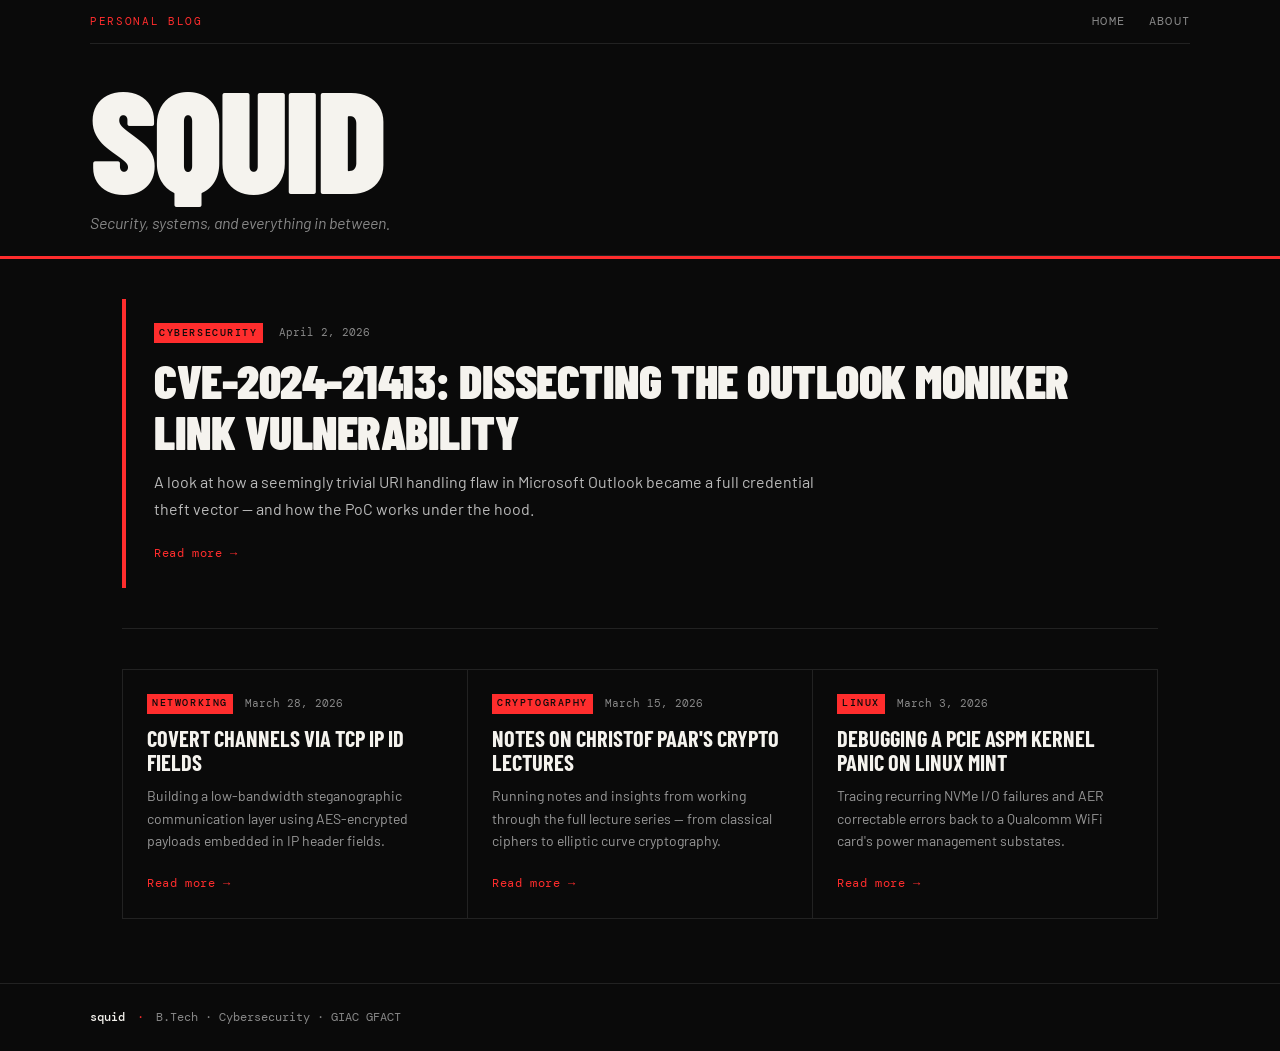
==== index.html @ 7505d9ed "initial blog" ====
<!DOCTYPE html>
<html lang="en">
<head>
  <meta charset="UTF-8" />
  <meta name="viewport" content="width=device-width, initial-scale=1.0" />
  <title>squid.github.io</title>
  <link rel="stylesheet" href="style.css" />
  <link rel="preconnect" href="https://fonts.googleapis.com" />
  <link rel="preconnect" href="https://fonts.gstatic.com" crossorigin />
  <link href="https://fonts.googleapis.com/css2?family=Barlow+Condensed:wght@700;900&family=Barlow:ital,wght@0,400;0,600;1,400&family=DM+Mono:wght@400;500&display=swap" rel="stylesheet" />
</head>
<body>

  <header class="site-header">
    <div class="header-inner">
      <div class="header-top">
        <span class="header-tag">PERSONAL BLOG</span>
        <nav class="header-nav">
          <a href="index.html">Home</a>
          <a href="#about">About</a>
        </nav>
      </div>
      <div class="header-title-block">
        <h1 class="site-title">SQUID</h1>
        <p class="site-desc">Security, systems, and everything in between.</p>
      </div>
      <div class="header-rule"></div>
    </div>
  </header>

  <main class="main-content">

    <section class="hero-post">
      <a href="posts/post-1.html" class="hero-link">
        <div class="hero-inner">
          <div class="hero-meta">
            <span class="category-tag">CYBERSECURITY</span>
            <span class="post-date">April 2, 2026</span>
          </div>
          <h2 class="hero-title">CVE-2024-21413: Dissecting the Outlook Moniker Link Vulnerability</h2>
          <p class="hero-excerpt">A look at how a seemingly trivial URI handling flaw in Microsoft Outlook became a full credential theft vector — and how the PoC works under the hood.</p>
          <span class="read-more">Read more →</span>
        </div>
      </a>
    </section>

    <div class="divider-line"></div>

    <section class="post-grid">

      <article class="post-card">
        <a href="posts/post-2.html">
          <div class="card-meta">
            <span class="category-tag">NETWORKING</span>
            <span class="post-date">March 28, 2026</span>
          </div>
          <h3 class="card-title">Covert Channels via TCP IP ID Fields</h3>
          <p class="card-excerpt">Building a low-bandwidth steganographic communication layer using AES-encrypted payloads embedded in IP header fields.</p>
          <span class="read-more">Read more →</span>
        </a>
      </article>

      <article class="post-card">
        <a href="posts/post-3.html">
          <div class="card-meta">
            <span class="category-tag">CRYPTOGRAPHY</span>
            <span class="post-date">March 15, 2026</span>
          </div>
          <h3 class="card-title">Notes on Christof Paar's Crypto Lectures</h3>
          <p class="card-excerpt">Running notes and insights from working through the full lecture series — from classical ciphers to elliptic curve cryptography.</p>
          <span class="read-more">Read more →</span>
        </a>
      </article>

      <article class="post-card">
        <a href="posts/post-4.html">
          <div class="card-meta">
            <span class="category-tag">LINUX</span>
            <span class="post-date">March 3, 2026</span>
          </div>
          <h3 class="card-title">Debugging a PCIe ASPM Kernel Panic on Linux Mint</h3>
          <p class="card-excerpt">Tracing recurring NVMe I/O failures and AER correctable errors back to a Qualcomm WiFi card's power management substates.</p>
          <span class="read-more">Read more →</span>
        </a>
      </article>

    </section>

  </main>

  <footer class="site-footer">
    <div class="footer-inner">
      <span class="footer-name">squid</span>
      <span class="footer-sep">·</span>
      <span class="footer-note">B.Tech · Cybersecurity · GIAC GFACT</span>
    </div>
  </footer>

</body>
</html>
---- style.css ----
/* ─── Reset & Base ─────────────────────────────────────────── */
*, *::before, *::after {
  box-sizing: border-box;
  margin: 0;
  padding: 0;
}

:root {
  --black: #0a0a0a;
  --white: #f5f3ee;
  --accent: #ff2d2d;
  --accent2: #ff6b00;
  --muted: #888;
  --border: #222;
  --card-bg: #111;
  --font-display: 'Barlow Condensed', sans-serif;
  --font-body: 'Barlow', sans-serif;
  --font-mono: 'DM Mono', monospace;
}

html {
  font-size: 16px;
  background: var(--black);
  color: var(--white);
}

body {
  font-family: var(--font-body);
  min-height: 100vh;
  line-height: 1.6;
}

a {
  color: inherit;
  text-decoration: none;
}

/* ─── Header ────────────────────────────────────────────────── */
.site-header {
  border-bottom: 3px solid var(--accent);
  padding: 0 2rem;
}

.header-inner {
  max-width: 1100px;
  margin: 0 auto;
}

.header-top {
  display: flex;
  justify-content: space-between;
  align-items: center;
  padding: 0.75rem 0;
  border-bottom: 1px solid var(--border);
}

.header-tag {
  font-family: var(--font-mono);
  font-size: 0.7rem;
  color: var(--accent);
  letter-spacing: 0.15em;
}

.header-nav {
  display: flex;
  gap: 1.5rem;
}

.header-nav a {
  font-family: var(--font-mono);
  font-size: 0.75rem;
  letter-spacing: 0.1em;
  color: var(--muted);
  text-transform: uppercase;
  transition: color 0.15s;
}

.header-nav a:hover {
  color: var(--white);
}

.header-title-block {
  padding: 1.75rem 0 1.25rem;
}

.site-title {
  font-family: var(--font-display);
  font-size: clamp(4rem, 12vw, 9rem);
  font-weight: 900;
  line-height: 0.9;
  letter-spacing: -0.02em;
  color: var(--white);
  text-transform: uppercase;
}

.site-desc {
  font-family: var(--font-body);
  font-size: 1rem;
  color: var(--muted);
  margin-top: 0.5rem;
  font-style: italic;
}

.header-rule {
  height: 1px;
  background: var(--border);
}

/* ─── Main ──────────────────────────────────────────────────── */
.main-content {
  max-width: 1100px;
  margin: 0 auto;
  padding: 2.5rem 2rem 4rem;
}

/* ─── Hero Post ─────────────────────────────────────────────── */
.hero-post {
  margin-bottom: 2.5rem;
}

.hero-link {
  display: block;
}

.hero-inner {
  border-left: 4px solid var(--accent);
  padding: 1.5rem 0 1.5rem 1.75rem;
  transition: border-color 0.2s;
}

.hero-link:hover .hero-inner {
  border-color: var(--accent2);
}

.hero-meta {
  display: flex;
  align-items: center;
  gap: 1rem;
  margin-bottom: 0.75rem;
}

.category-tag {
  font-family: var(--font-mono);
  font-size: 0.65rem;
  letter-spacing: 0.15em;
  color: var(--black);
  background: var(--accent);
  padding: 0.15em 0.5em;
  font-weight: 500;
}

.post-date {
  font-family: var(--font-mono);
  font-size: 0.7rem;
  color: var(--muted);
}

.hero-title {
  font-family: var(--font-display);
  font-size: clamp(1.75rem, 4vw, 3rem);
  font-weight: 900;
  line-height: 1.05;
  letter-spacing: -0.01em;
  text-transform: uppercase;
  margin-bottom: 0.85rem;
  transition: color 0.15s;
}

.hero-link:hover .hero-title {
  color: var(--accent);
}

.hero-excerpt {
  font-size: 1rem;
  color: #bbb;
  max-width: 680px;
  margin-bottom: 1rem;
  line-height: 1.65;
}

.read-more {
  font-family: var(--font-mono);
  font-size: 0.75rem;
  color: var(--accent);
  letter-spacing: 0.05em;
}

/* ─── Divider ───────────────────────────────────────────────── */
.divider-line {
  height: 1px;
  background: var(--border);
  margin-bottom: 2.5rem;
}

/* ─── Post Grid ─────────────────────────────────────────────── */
.post-grid {
  display: grid;
  grid-template-columns: repeat(auto-fill, minmax(300px, 1fr));
  gap: 1px;
  background: var(--border);
  border: 1px solid var(--border);
}

.post-card {
  background: var(--black);
  padding: 1.5rem;
  transition: background 0.15s;
}

.post-card:hover {
  background: var(--card-bg);
}

.post-card a {
  display: block;
  height: 100%;
}

.card-meta {
  display: flex;
  align-items: center;
  gap: 0.75rem;
  margin-bottom: 0.75rem;
}

.card-title {
  font-family: var(--font-display);
  font-size: 1.4rem;
  font-weight: 700;
  line-height: 1.1;
  text-transform: uppercase;
  margin-bottom: 0.65rem;
  transition: color 0.15s;
}

.post-card:hover .card-title {
  color: var(--accent);
}

.card-excerpt {
  font-size: 0.875rem;
  color: #999;
  line-height: 1.6;
  margin-bottom: 1rem;
}

/* ─── Footer ────────────────────────────────────────────────── */
.site-footer {
  border-top: 1px solid var(--border);
  padding: 1.5rem 2rem;
}

.footer-inner {
  max-width: 1100px;
  margin: 0 auto;
  display: flex;
  align-items: center;
  gap: 0.75rem;
  font-family: var(--font-mono);
  font-size: 0.75rem;
  color: var(--muted);
}

.footer-name {
  color: var(--white);
  font-weight: 500;
}

.footer-sep {
  color: var(--accent);
}

/* ─── Post Page ─────────────────────────────────────────────── */
.post-header {
  max-width: 1100px;
  margin: 0 auto;
  padding: 2.5rem 2rem 0;
  border-bottom: 1px solid var(--border);
  padding-bottom: 2rem;
  margin-bottom: 2.5rem;
}

.post-header .hero-meta {
  margin-bottom: 1rem;
}

.post-title {
  font-family: var(--font-display);
  font-size: clamp(2rem, 5vw, 3.75rem);
  font-weight: 900;
  line-height: 1.0;
  text-transform: uppercase;
  letter-spacing: -0.01em;
  max-width: 820px;
}

.post-body {
  max-width: 720px;
  margin: 0 auto;
  padding: 0 2rem 4rem;
  font-size: 1.05rem;
  line-height: 1.75;
  color: #ccc;
}

.post-body h2 {
  font-family: var(--font-display);
  font-size: 1.75rem;
  font-weight: 700;
  text-transform: uppercase;
  color: var(--white);
  margin: 2.5rem 0 0.75rem;
  border-left: 3px solid var(--accent);
  padding-left: 0.75rem;
}

.post-body p {
  margin-bottom: 1.25rem;
}

.post-body code {
  font-family: var(--font-mono);
  font-size: 0.85rem;
  background: #1a1a1a;
  color: var(--accent2);
  padding: 0.1em 0.4em;
  border-radius: 2px;
}

.post-body pre {
  background: #111;
  border: 1px solid var(--border);
  border-left: 3px solid var(--accent);
  padding: 1.25rem;
  overflow-x: auto;
  margin: 1.5rem 0;
  font-family: var(--font-mono);
  font-size: 0.85rem;
  line-height: 1.6;
  color: #ccc;
}

.post-body pre code {
  background: none;
  padding: 0;
  color: inherit;
}

.back-link {
  display: inline-block;
  font-family: var(--font-mono);
  font-size: 0.75rem;
  color: var(--accent);
  letter-spacing: 0.05em;
  margin: 1.5rem 2rem;
  transition: color 0.15s;
}

.back-link:hover {
  color: var(--white);
}
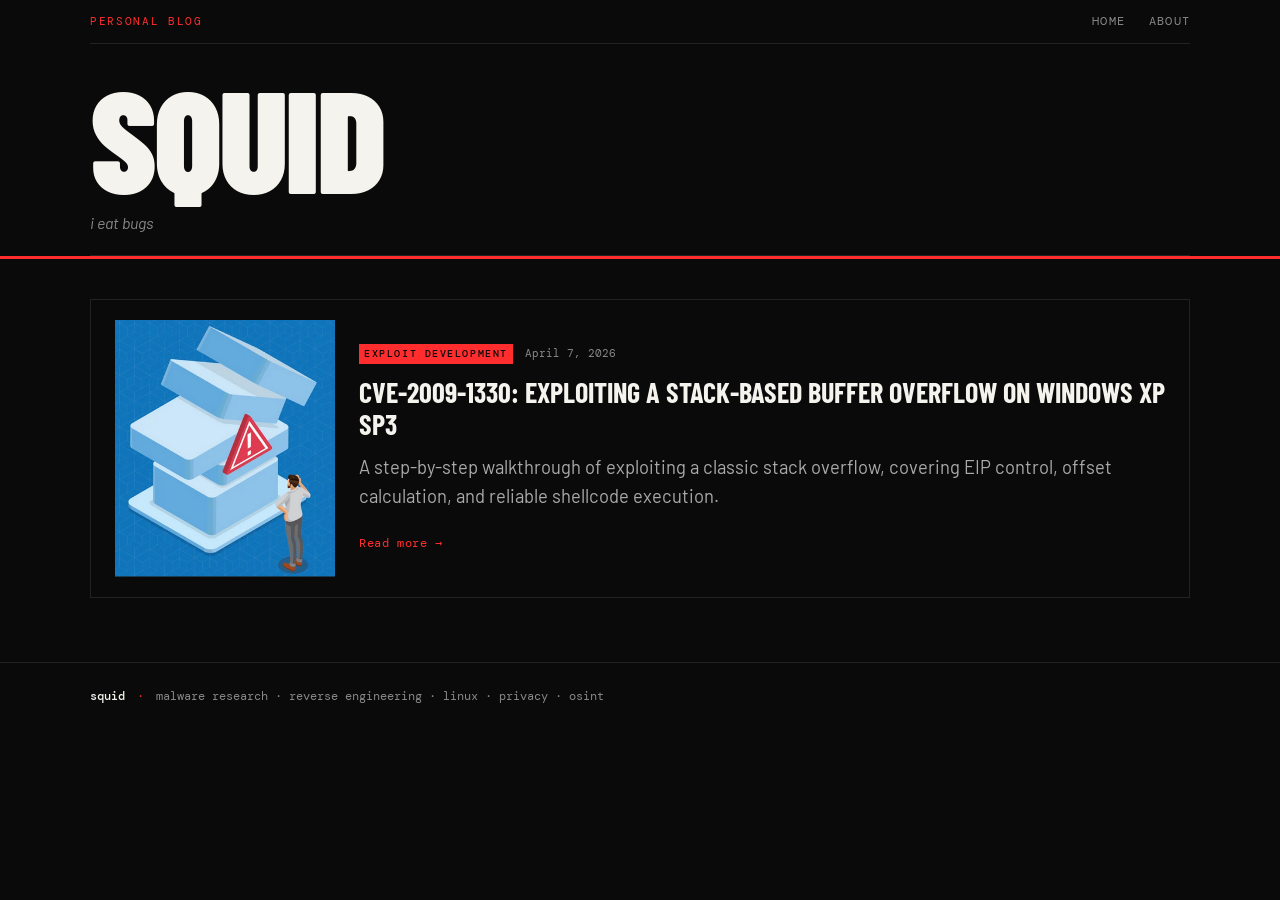
==== commit a4f39bfd: "UI Changes" ====
--- a/index.html
+++ b/index.html
@@ -10,7 +10,6 @@
   <link href="https://fonts.googleapis.com/css2?family=Barlow+Condensed:wght@700;900&family=Barlow:ital,wght@0,400;0,600;1,400&family=DM+Mono:wght@400;500&display=swap" rel="stylesheet" />
 </head>
 <body>
-
   <header class="site-header">
     <div class="header-inner">
       <div class="header-top">
@@ -22,79 +21,50 @@
       </div>
       <div class="header-title-block">
         <h1 class="site-title">SQUID</h1>
-        <p class="site-desc">Security, systems, and everything in between.</p>
+        <p class="site-desc">i eat bugs</p>
       </div>
       <div class="header-rule"></div>
     </div>
   </header>
 
   <main class="main-content">
+    <section class="post-grid">
+      <article class="post-card">
+  <a href="posts/cve-2009-1330.html" class="card-link">
 
-    <section class="hero-post">
-      <a href="posts/post-1.html" class="hero-link">
-        <div class="hero-inner">
-          <div class="hero-meta">
-            <span class="category-tag">CYBERSECURITY</span>
-            <span class="post-date">April 2, 2026</span>
-          </div>
-          <h2 class="hero-title">CVE-2024-21413: Dissecting the Outlook Moniker Link Vulnerability</h2>
-          <p class="hero-excerpt">A look at how a seemingly trivial URI handling flaw in Microsoft Outlook became a full credential theft vector — and how the PoC works under the hood.</p>
-          <span class="read-more">Read more →</span>
-        </div>
-      </a>
+    <div class="card-image">
+      <img src="assets/Screenshot from 2026-04-07 15-37-42.png" />
+    </div>
+
+    <div class="card-content">
+      <div class="card-meta">
+        <span class="category-tag">EXPLOIT DEVELOPMENT</span>
+        <span class="post-date">April 7, 2026</span>
+      </div>
+
+      <h2 class="card-title">
+        CVE-2009-1330: Exploiting a Stack-Based Buffer Overflow on Windows XP SP3
+      </h2>
+
+      <p class="card-excerpt">
+        A step-by-step walkthrough of exploiting a classic stack overflow,
+        covering EIP control, offset calculation, and reliable shellcode execution.
+      </p>
+
+      <span class="read-more">Read more →</span>
+    </div>
+
+  </a>
+</article>
     </section>
-
-    <div class="divider-line"></div>
-
-    <section class="post-grid">
-
-      <article class="post-card">
-        <a href="posts/post-2.html">
-          <div class="card-meta">
-            <span class="category-tag">NETWORKING</span>
-            <span class="post-date">March 28, 2026</span>
-          </div>
-          <h3 class="card-title">Covert Channels via TCP IP ID Fields</h3>
-          <p class="card-excerpt">Building a low-bandwidth steganographic communication layer using AES-encrypted payloads embedded in IP header fields.</p>
-          <span class="read-more">Read more →</span>
-        </a>
-      </article>
-
-      <article class="post-card">
-        <a href="posts/post-3.html">
-          <div class="card-meta">
-            <span class="category-tag">CRYPTOGRAPHY</span>
-            <span class="post-date">March 15, 2026</span>
-          </div>
-          <h3 class="card-title">Notes on Christof Paar's Crypto Lectures</h3>
-          <p class="card-excerpt">Running notes and insights from working through the full lecture series — from classical ciphers to elliptic curve cryptography.</p>
-          <span class="read-more">Read more →</span>
-        </a>
-      </article>
-
-      <article class="post-card">
-        <a href="posts/post-4.html">
-          <div class="card-meta">
-            <span class="category-tag">LINUX</span>
-            <span class="post-date">March 3, 2026</span>
-          </div>
-          <h3 class="card-title">Debugging a PCIe ASPM Kernel Panic on Linux Mint</h3>
-          <p class="card-excerpt">Tracing recurring NVMe I/O failures and AER correctable errors back to a Qualcomm WiFi card's power management substates.</p>
-          <span class="read-more">Read more →</span>
-        </a>
-      </article>
-
-    </section>
-
   </main>
 
   <footer class="site-footer">
     <div class="footer-inner">
       <span class="footer-name">squid</span>
       <span class="footer-sep">·</span>
-      <span class="footer-note">B.Tech · Cybersecurity · GIAC GFACT</span>
+      <span class="footer-note">malware research · reverse engineering · linux · privacy · osint</span>
     </div>
   </footer>
-
 </body>
-</html>
+</html>
--- a/style.css
+++ b/style.css
@@ -110,7 +110,7 @@
 .main-content {
   max-width: 1100px;
   margin: 0 auto;
-  padding: 2.5rem 2rem 4rem;
+  padding: 2.5rem 0 4rem;
 }
 
 /* ─── Hero Post ─────────────────────────────────────────────── */
@@ -194,16 +194,19 @@
 
 /* ─── Post Grid ─────────────────────────────────────────────── */
 .post-grid {
+  display: flex;
+  flex-direction: column;
+  gap: 1.5rem;
+  background: none;
+  border: none;
+}
+
+.post-card {
   display: grid;
-  grid-template-columns: repeat(auto-fill, minmax(300px, 1fr));
-  gap: 1px;
-  background: var(--border);
+  gap: 2rem;
+  padding: 1.25rem 1.5rem;
   border: 1px solid var(--border);
-}
-
-.post-card {
   background: var(--black);
-  padding: 1.5rem;
   transition: background 0.15s;
 }
 
@@ -212,8 +215,33 @@
 }
 
 .post-card a {
-  display: block;
   height: 100%;
+}
+
+@media (max-width: 768px) {
+  .post-card {
+    grid-template-columns: 1fr;
+  }
+
+.card-preview {
+    display: none;
+  }
+}
+.card-image {
+  width: 100%;
+  height: 100%;
+  overflow: hidden;
+}
+
+.card-image img {
+  width: 100%;
+  height: 100%;
+  object-fit: cover;
+}
+
+.card-content {
+  padding: 1.5rem 0;
+  width:100%;
 }
 
 .card-meta {
@@ -225,12 +253,27 @@
 
 .card-title {
   font-family: var(--font-display);
-  font-size: 1.4rem;
+  font-size: clamp(1.6rem, 2.2vw, 2rem);
   font-weight: 700;
-  line-height: 1.1;
+  line-height: 1.15;
   text-transform: uppercase;
   margin-bottom: 0.65rem;
   transition: color 0.15s;
+  max-width: none;
+}
+
+@media (max-width: 768px) {
+  .card-link {
+    grid-template-columns: 1fr;
+  }
+
+  .card-image {
+    height: 180px;
+  }
+
+  .card-content {
+    padding: 1rem 0;
+  }
 }
 
 .post-card:hover .card-title {
@@ -238,11 +281,20 @@
 }
 
 .card-excerpt {
-  font-size: 0.875rem;
-  color: #999;
+  font-size: 1.15rem;
+  color: #aaa;
   line-height: 1.6;
-  margin-bottom: 1rem;
-}
+  margin: 0.75rem 0 1rem;
+  max-width: none;
+}
+.card-link {
+  display: grid;
+  grid-template-columns: 220px 1fr;
+  gap: 1.5rem;
+  align-items: start;
+  width:100%;
+}
+
 
 /* ─── Footer ────────────────────────────────────────────────── */
 .site-footer {
@@ -274,7 +326,7 @@
 .post-header {
   max-width: 1100px;
   margin: 0 auto;
-  padding: 2.5rem 2rem 0;
+  padding: 2.5rem 0 2rem;
   border-bottom: 1px solid var(--border);
   padding-bottom: 2rem;
   margin-bottom: 2.5rem;
@@ -291,13 +343,19 @@
   line-height: 1.0;
   text-transform: uppercase;
   letter-spacing: -0.01em;
-  max-width: 820px;
-}
-
+  max-width: 1100px;
+  text-align: justify;
+  text-justify: inter-word;
+}
+@media (max-width: 768px) {
+  .post-body p {
+    text-align: left;
+  }
+}
 .post-body {
-  max-width: 720px;
+  max-width: 1100px;
   margin: 0 auto;
-  padding: 0 2rem 4rem;
+  padding: 0 0 4rem;
   font-size: 1.05rem;
   line-height: 1.75;
   color: #ccc;
@@ -316,8 +374,18 @@
 
 .post-body p {
   margin-bottom: 1.25rem;
-}
-
+  text-align: justify;
+}
+
+.post-body ul {
+  margin: 1.25rem 0;
+  padding-left: 1.2rem;
+  max-width: 720px;
+}
+
+.post-body li {
+  text-align: justify;
+}
 .post-body code {
   font-family: var(--font-mono);
   font-size: 0.85rem;
@@ -326,7 +394,25 @@
   padding: 0.1em 0.4em;
   border-radius: 2px;
 }
-
+.post-body img {
+  max-width: 100%;
+  width: 100%;
+  max-width: 650px;
+  height: auto;
+  display: block;
+  margin: 2rem 0;          /* ← left aligned */
+  cursor: zoom-in;
+
+}
+@media (max-width: 768px) {
+  .post-body img {
+    max-width: 100%;
+    margin: 1rem 0;
+  }
+}
+.post-body img:active {
+  cursor: zoom-out;
+}
 .post-body pre {
   background: #111;
   border: 1px solid var(--border);
@@ -347,15 +433,38 @@
 }
 
 .back-link {
-  display: inline-block;
-  font-family: var(--font-mono);
-  font-size: 0.75rem;
+  display: block;
+  font-family: var(--font-mono);
+  font-size: 1.2rem;
   color: var(--accent);
   letter-spacing: 0.05em;
-  margin: 1.5rem 2rem;
+  margin: 1.5rem auto;
+  max-width: 1100px;
+  padding:0;
   transition: color 0.15s;
 }
 
 .back-link:hover {
   color: var(--white);
 }
+.lightbox {
+  position: fixed;
+  top: 0;
+  left: 0;
+  width: 100%;
+  height: 100%;
+  background: rgba(0,0,0,0.9);
+  display: none;
+  justify-content: center;
+  align-items: center;
+  z-index: 9999;
+}
+
+.lightbox img {
+  max-width: 90%;
+  max-height: 90%;
+}
+
+.lightbox.active {
+  display: flex;
+}
